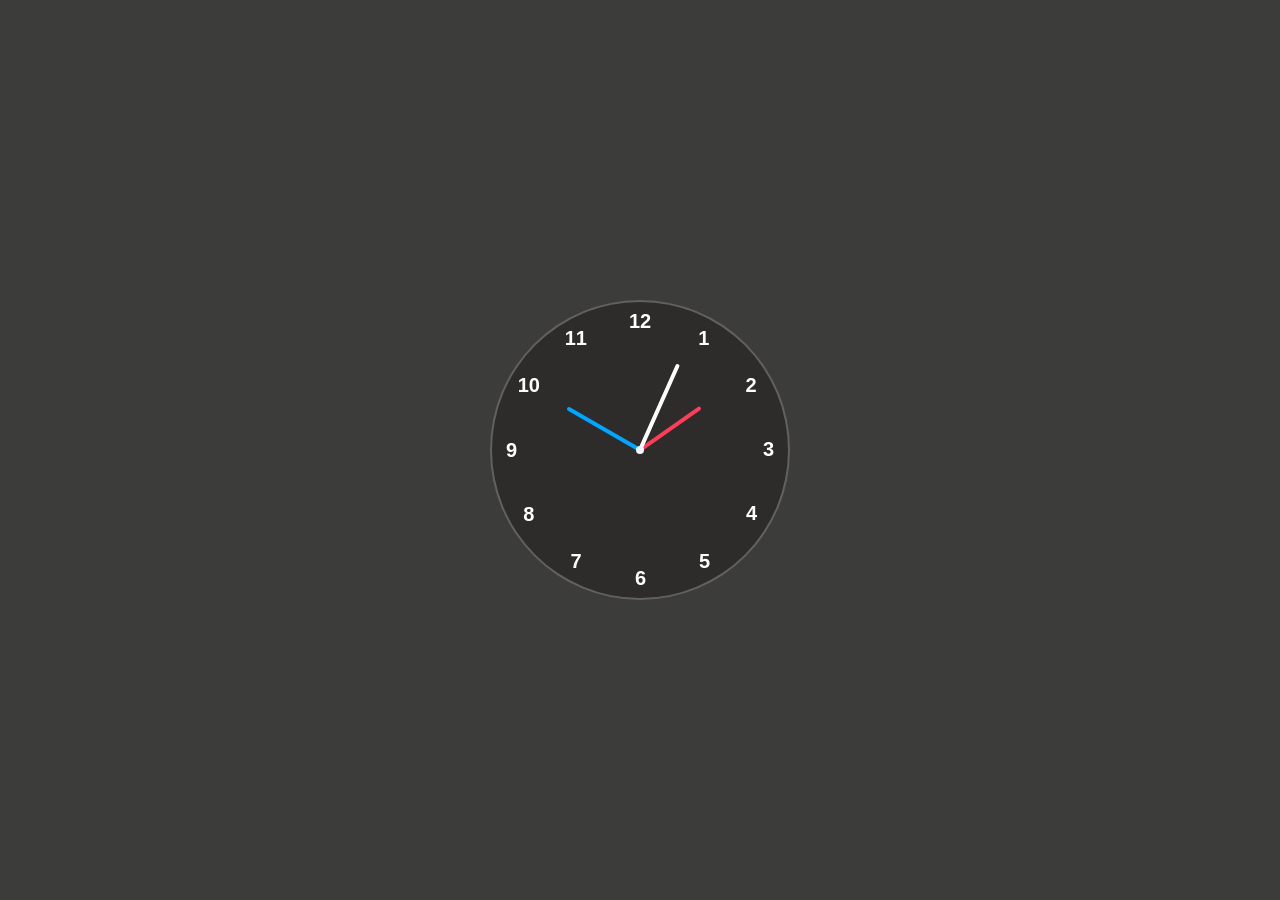
==== index.html @ 61f79357 "Add files via upload" ====
<!DOCTYPE html>
<html lang="en">
<head>
    <meta charset="UTF-8">
    <meta name="viewport" content="width=device-width, initial-scale=1.0">
    <title>Analog clock</title>
    <link rel="stylesheet" href="./style.css">
</head>
<body>
    <div class="container">
      
        <div class="clock">
        <div style="--clr:#ff3d58;--h:74px" id="hour"  class="hand"><i></i></div>
        <div style="--clr:#00a6ff;--h:84px" id="min" class="hand"><i></i></div>
        <div style="--clr:#ffffff;--h:94px" id="sec" class="hand"><i></i></div>
        <span style="--i:1"><b>1</b></span>
        <span style="--i:2"><b>2</b></span>
        <span style="--i:3"><b>3</b></span>
        <span  style="--i:4"><b>4</b></span>
        <span  style="--i:5"><b>5</b></span>
        <span  style="--i:6"><b>6</b></span>
        <span  style="--i:7"><b>7</b></span>
        <span  style="--i:8"><b>8</b></span>
        <span  style="--i:9"><b>9</b></span>
        <span  style="--i:10"><b>10</b></span>
        <span  style="--i:11"><b>11</b></span>
        <span  style="--i:12"><b>12</b></span>
        </div>
    </div>
    <script src="script.js"></script>
    
</body>
</html>
---- style.css ----
*{
    margin:0;
    padding:0;
    box-sizing:border-box;
    font-family: sans-serif;
    color:white;
}
body
{
    display: flex;
    justify-content: center;
    align-items: center;
    min-height: 100vh;
    background-color: rgb(60, 60, 59);
}
.container
{
    position: relative;
}
.clock
{
    height:300px;
    width: 300px;
    border-radius: 50%;
    background-color: rgb(46, 43, 43);
    border:2px solid rgba(255,255,255,0.25);
    display: flex;
    justify-content:center ;
    align-items: center;
}
.clock span{
    position: absolute;
    transform: rotate(calc(30deg*var(--i)));
     text-align: center;
    inset:10px;
}
.clock span b{
    transform: rotate(calc(-30deg*var(--i)));
    display:inline-block;
    font-size: 20px;
}
.clock::before{
    content: "";
    position: absolute;
    width:8px;
    height: 8px;
    border-radius: 50%;
    background-color: aliceblue;
    z-index:2;
}
.hand{
    display: flex;
    justify-content: center;
    align-items: flex-end;
}
.hand i{
    position: absolute;
    background-color: var(--clr);
    width:4px;
    height: var(--h);
    border-radius: 8px;
}
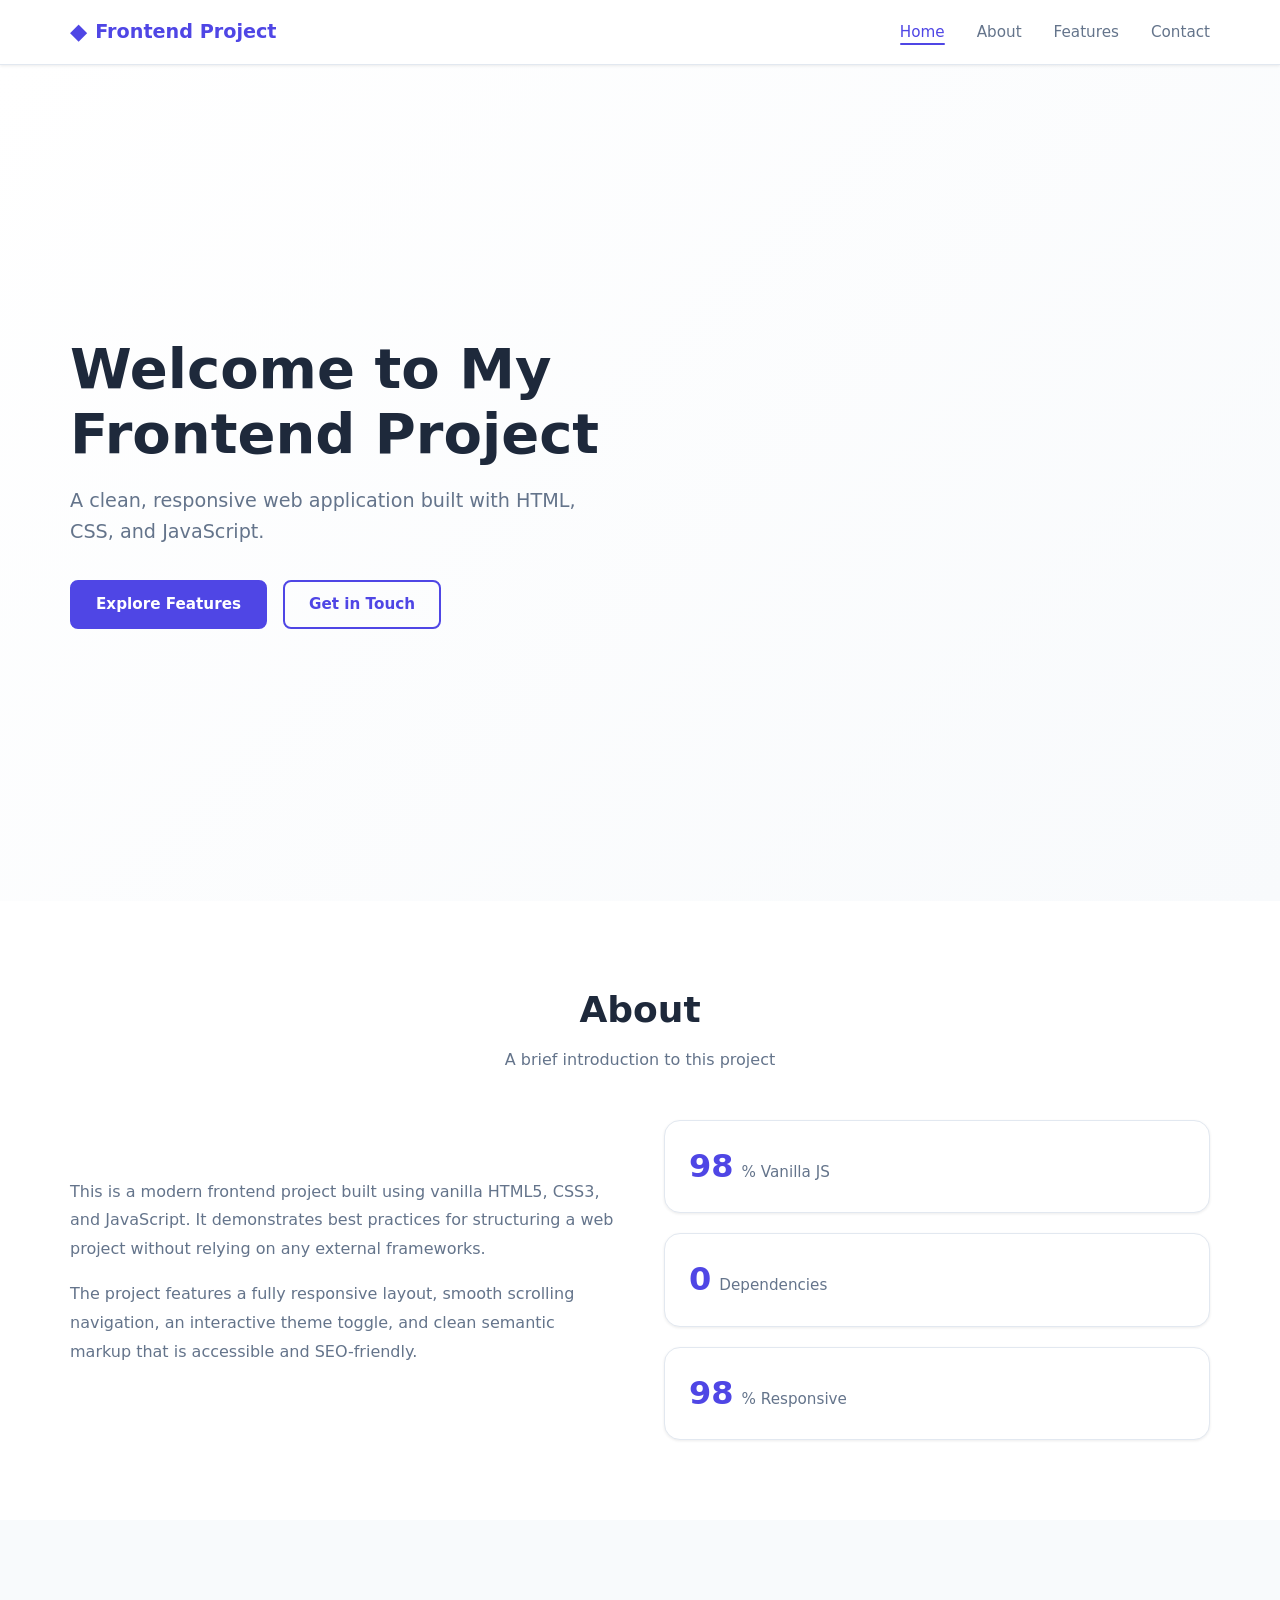
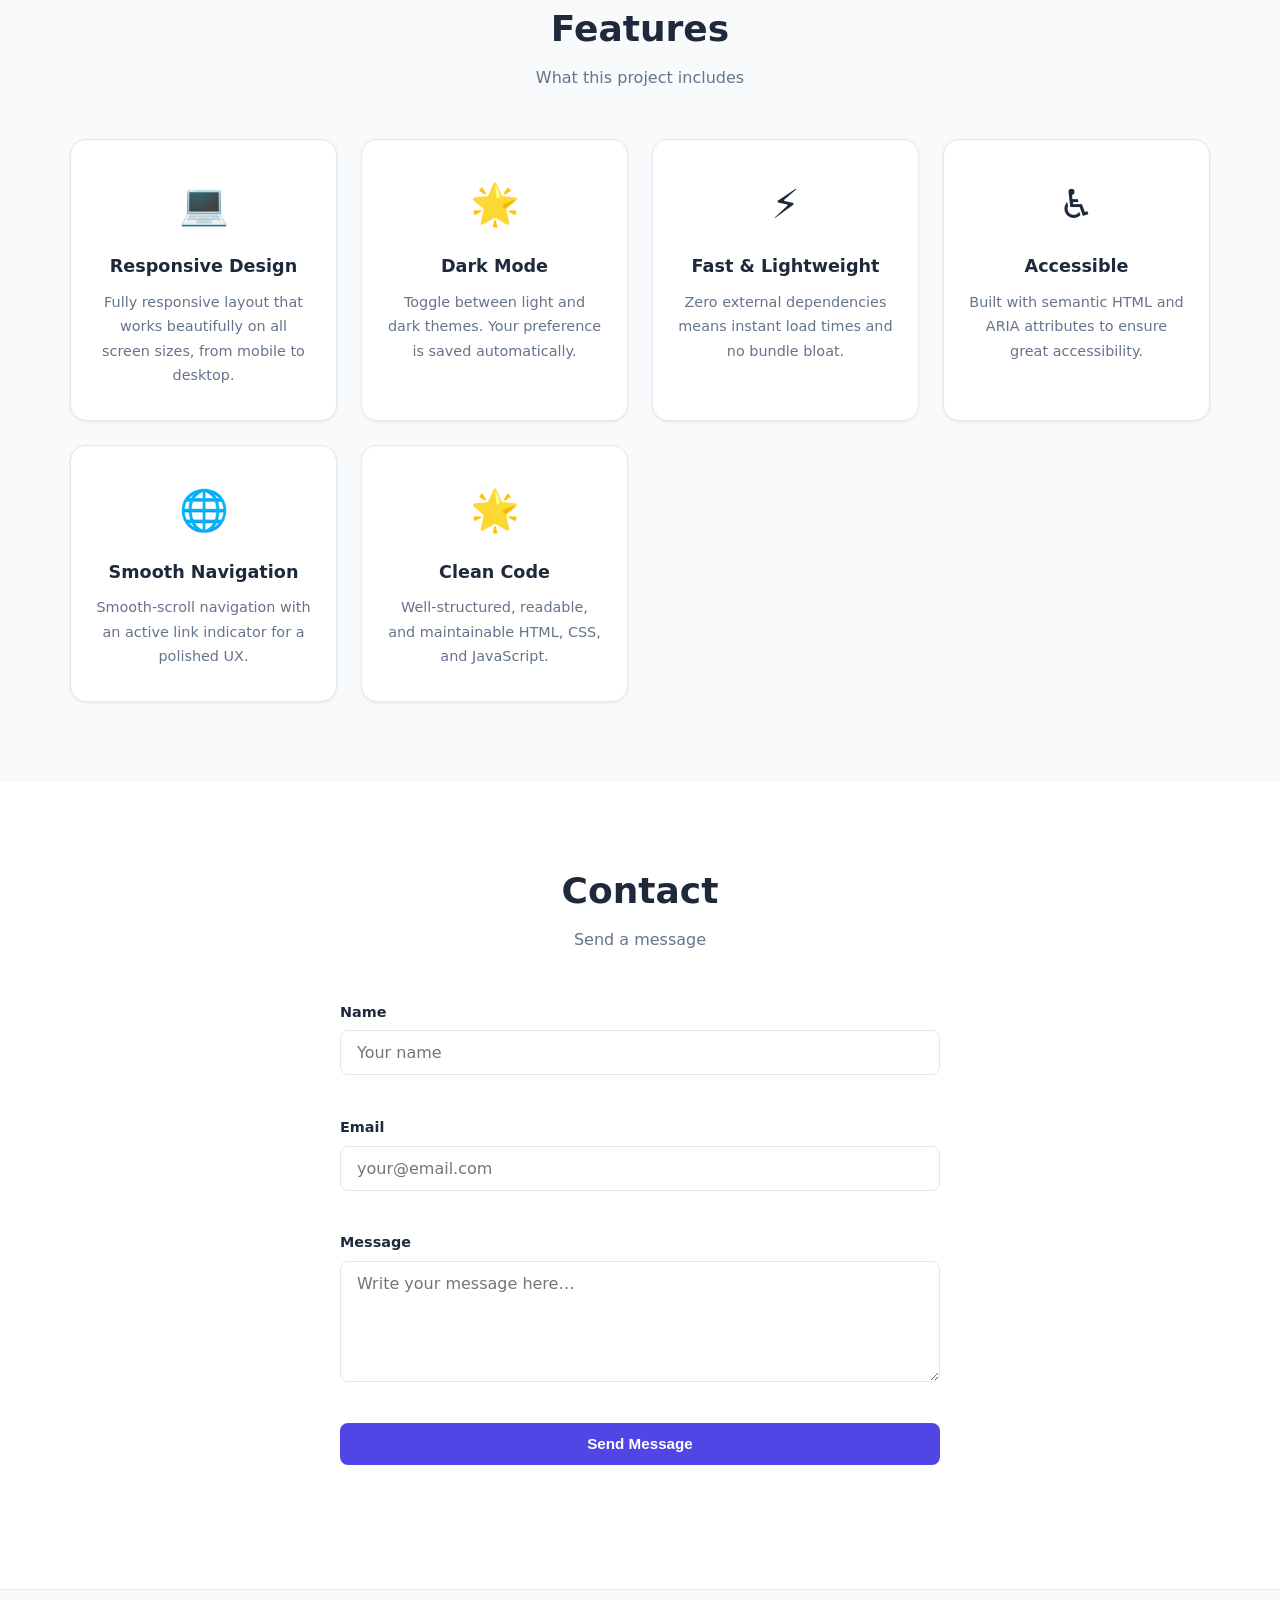
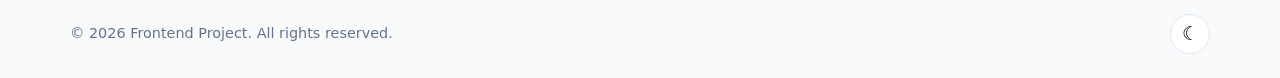
==== commit d392304e: "Changes before error encountered Agent-Logs-Url: https://github.com/SayanGhosh-dot/frontend_project/" ====
--- a/index.html
+++ b/index.html
@@ -1,33 +1,184 @@
-<!DOCTYPE html>
-<html lang="en">
-<head>
-    <meta charset="UTF-8">
-    <meta name="viewport" content="width=device-width, initial-scale=1.0">
-    <title>Analog clock</title>
-    <link rel="stylesheet" href="./style.css">
-</head>
-<body>
-    <div class="container">
-      
-        <div class="clock">
-        <div style="--clr:#ff3d58;--h:74px" id="hour"  class="hand"><i></i></div>
-        <div style="--clr:#00a6ff;--h:84px" id="min" class="hand"><i></i></div>
-        <div style="--clr:#ffffff;--h:94px" id="sec" class="hand"><i></i></div>
-        <span style="--i:1"><b>1</b></span>
-        <span style="--i:2"><b>2</b></span>
-        <span style="--i:3"><b>3</b></span>
-        <span  style="--i:4"><b>4</b></span>
-        <span  style="--i:5"><b>5</b></span>
-        <span  style="--i:6"><b>6</b></span>
-        <span  style="--i:7"><b>7</b></span>
-        <span  style="--i:8"><b>8</b></span>
-        <span  style="--i:9"><b>9</b></span>
-        <span  style="--i:10"><b>10</b></span>
-        <span  style="--i:11"><b>11</b></span>
-        <span  style="--i:12"><b>12</b></span>
-        </div>
-    </div>
-    <script src="script.js"></script>
-    
-</body>
-</html>+<!DOCTYPE html>
+<html lang="en">
+  <head>
+    <meta charset="UTF-8" />
+    <meta name="viewport" content="width=device-width, initial-scale=1.0" />
+    <title>Frontend Project</title>
+    <link rel="stylesheet" href="css/styles.css" />
+  </head>
+  <body>
+    <!-- Header -->
+    <header class="site-header">
+      <div class="container">
+        <div class="logo">
+          <span class="logo-icon">&#9670;</span>
+          <span class="logo-text">Frontend Project</span>
+        </div>
+        <nav class="nav" aria-label="Main navigation">
+          <ul class="nav-list">
+            <li><a href="#home" class="nav-link active">Home</a></li>
+            <li><a href="#about" class="nav-link">About</a></li>
+            <li><a href="#features" class="nav-link">Features</a></li>
+            <li><a href="#contact" class="nav-link">Contact</a></li>
+          </ul>
+          <button class="nav-toggle" aria-label="Toggle navigation" aria-expanded="false">
+            <span></span><span></span><span></span>
+          </button>
+        </nav>
+      </div>
+    </header>
+
+    <!-- Hero Section -->
+    <main>
+      <section id="home" class="hero">
+        <div class="container">
+          <div class="hero-content">
+            <h1 class="hero-title">Welcome to My Frontend Project</h1>
+            <p class="hero-subtitle">
+              A clean, responsive web application built with HTML, CSS, and JavaScript.
+            </p>
+            <div class="hero-actions">
+              <a href="#features" class="btn btn-primary">Explore Features</a>
+              <a href="#contact" class="btn btn-outline">Get in Touch</a>
+            </div>
+          </div>
+        </div>
+      </section>
+
+      <!-- About Section -->
+      <section id="about" class="section">
+        <div class="container">
+          <h2 class="section-title">About</h2>
+          <p class="section-subtitle">A brief introduction to this project</p>
+          <div class="about-grid">
+            <div class="about-text">
+              <p>
+                This is a modern frontend project built using vanilla HTML5, CSS3, and
+                JavaScript. It demonstrates best practices for structuring a web project
+                without relying on any external frameworks.
+              </p>
+              <p>
+                The project features a fully responsive layout, smooth scrolling
+                navigation, an interactive theme toggle, and clean semantic markup that
+                is accessible and SEO-friendly.
+              </p>
+            </div>
+            <div class="about-stats">
+              <div class="stat-card">
+                <span class="stat-number" data-target="100">0</span>
+                <span class="stat-label">% Vanilla JS</span>
+              </div>
+              <div class="stat-card">
+                <span class="stat-number" data-target="0">0</span>
+                <span class="stat-label">Dependencies</span>
+              </div>
+              <div class="stat-card">
+                <span class="stat-number" data-target="100">0</span>
+                <span class="stat-label">% Responsive</span>
+              </div>
+            </div>
+          </div>
+        </div>
+      </section>
+
+      <!-- Features Section -->
+      <section id="features" class="section section-alt">
+        <div class="container">
+          <h2 class="section-title">Features</h2>
+          <p class="section-subtitle">What this project includes</p>
+          <div class="features-grid">
+            <div class="feature-card">
+              <div class="feature-icon">&#128187;</div>
+              <h3>Responsive Design</h3>
+              <p>Fully responsive layout that works beautifully on all screen sizes, from mobile to desktop.</p>
+            </div>
+            <div class="feature-card">
+              <div class="feature-icon">&#127775;</div>
+              <h3>Dark Mode</h3>
+              <p>Toggle between light and dark themes. Your preference is saved automatically.</p>
+            </div>
+            <div class="feature-card">
+              <div class="feature-icon">&#9889;</div>
+              <h3>Fast &amp; Lightweight</h3>
+              <p>Zero external dependencies means instant load times and no bundle bloat.</p>
+            </div>
+            <div class="feature-card">
+              <div class="feature-icon">&#9855;</div>
+              <h3>Accessible</h3>
+              <p>Built with semantic HTML and ARIA attributes to ensure great accessibility.</p>
+            </div>
+            <div class="feature-card">
+              <div class="feature-icon">&#127760;</div>
+              <h3>Smooth Navigation</h3>
+              <p>Smooth-scroll navigation with an active link indicator for a polished UX.</p>
+            </div>
+            <div class="feature-card">
+              <div class="feature-icon">&#127775;</div>
+              <h3>Clean Code</h3>
+              <p>Well-structured, readable, and maintainable HTML, CSS, and JavaScript.</p>
+            </div>
+          </div>
+        </div>
+      </section>
+
+      <!-- Contact Section -->
+      <section id="contact" class="section">
+        <div class="container">
+          <h2 class="section-title">Contact</h2>
+          <p class="section-subtitle">Send a message</p>
+          <form class="contact-form" id="contactForm" novalidate>
+            <div class="form-group">
+              <label for="name">Name</label>
+              <input
+                type="text"
+                id="name"
+                name="name"
+                placeholder="Your name"
+                required
+                autocomplete="name"
+              />
+              <span class="field-error" aria-live="polite"></span>
+            </div>
+            <div class="form-group">
+              <label for="email">Email</label>
+              <input
+                type="email"
+                id="email"
+                name="email"
+                placeholder="your@email.com"
+                required
+                autocomplete="email"
+              />
+              <span class="field-error" aria-live="polite"></span>
+            </div>
+            <div class="form-group">
+              <label for="message">Message</label>
+              <textarea
+                id="message"
+                name="message"
+                rows="5"
+                placeholder="Write your message here…"
+                required
+              ></textarea>
+              <span class="field-error" aria-live="polite"></span>
+            </div>
+            <button type="submit" class="btn btn-primary">Send Message</button>
+            <p class="form-success" id="formSuccess" aria-live="polite"></p>
+          </form>
+        </div>
+      </section>
+    </main>
+
+    <!-- Footer -->
+    <footer class="site-footer">
+      <div class="container">
+        <p>&copy; <span id="year"></span> Frontend Project. All rights reserved.</p>
+        <button class="theme-toggle" id="themeToggle" aria-label="Toggle dark mode">
+          <span class="theme-icon">&#9790;</span>
+        </button>
+      </div>
+    </footer>
+
+    <script src="js/script.js"></script>
+  </body>
+</html>
--- a/css/styles.css
+++ b/css/styles.css
@@ -0,0 +1,545 @@
+/* ============================================================
+   CSS Custom Properties (Design Tokens)
+   ============================================================ */
+:root {
+  --clr-primary: #4f46e5;
+  --clr-primary-dark: #4338ca;
+  --clr-accent: #06b6d4;
+
+  --clr-bg: #ffffff;
+  --clr-bg-alt: #f8fafc;
+  --clr-surface: #ffffff;
+  --clr-border: #e2e8f0;
+
+  --clr-text: #1e293b;
+  --clr-text-muted: #64748b;
+  --clr-text-on-primary: #ffffff;
+
+  --radius: 0.5rem;
+  --radius-lg: 1rem;
+  --shadow-sm: 0 1px 3px rgba(0, 0, 0, 0.08);
+  --shadow-md: 0 4px 16px rgba(0, 0, 0, 0.10);
+  --shadow-lg: 0 8px 32px rgba(0, 0, 0, 0.12);
+
+  --transition: 0.25s ease;
+  --font-sans: system-ui, -apple-system, "Segoe UI", Roboto, sans-serif;
+}
+
+/* Dark mode overrides */
+[data-theme="dark"] {
+  --clr-bg: #0f172a;
+  --clr-bg-alt: #1e293b;
+  --clr-surface: #1e293b;
+  --clr-border: #334155;
+  --clr-text: #f1f5f9;
+  --clr-text-muted: #94a3b8;
+  --shadow-sm: 0 1px 3px rgba(0, 0, 0, 0.4);
+  --shadow-md: 0 4px 16px rgba(0, 0, 0, 0.4);
+  --shadow-lg: 0 8px 32px rgba(0, 0, 0, 0.5);
+}
+
+/* ============================================================
+   Reset & Base
+   ============================================================ */
+*, *::before, *::after {
+  box-sizing: border-box;
+  margin: 0;
+  padding: 0;
+}
+
+html {
+  scroll-behavior: smooth;
+  font-size: 16px;
+}
+
+body {
+  font-family: var(--font-sans);
+  background-color: var(--clr-bg);
+  color: var(--clr-text);
+  line-height: 1.6;
+  transition: background-color var(--transition), color var(--transition);
+}
+
+img {
+  max-width: 100%;
+  display: block;
+}
+
+ul {
+  list-style: none;
+}
+
+a {
+  text-decoration: none;
+  color: inherit;
+}
+
+/* ============================================================
+   Layout helpers
+   ============================================================ */
+.container {
+  width: min(90%, 1140px);
+  margin-inline: auto;
+}
+
+/* ============================================================
+   Header / Navigation
+   ============================================================ */
+.site-header {
+  position: sticky;
+  top: 0;
+  z-index: 100;
+  background-color: var(--clr-surface);
+  border-bottom: 1px solid var(--clr-border);
+  box-shadow: var(--shadow-sm);
+  transition: background-color var(--transition), border-color var(--transition);
+}
+
+.site-header .container {
+  display: flex;
+  align-items: center;
+  justify-content: space-between;
+  height: 64px;
+}
+
+.logo {
+  display: flex;
+  align-items: center;
+  gap: 0.5rem;
+  font-weight: 700;
+  font-size: 1.2rem;
+  color: var(--clr-primary);
+}
+
+.logo-icon {
+  font-size: 1.4rem;
+}
+
+/* Desktop nav */
+.nav-list {
+  display: flex;
+  gap: 2rem;
+}
+
+.nav-link {
+  font-size: 0.95rem;
+  font-weight: 500;
+  color: var(--clr-text-muted);
+  position: relative;
+  transition: color var(--transition);
+}
+
+.nav-link::after {
+  content: "";
+  position: absolute;
+  bottom: -4px;
+  left: 0;
+  width: 0;
+  height: 2px;
+  background: var(--clr-primary);
+  border-radius: 2px;
+  transition: width var(--transition);
+}
+
+.nav-link:hover,
+.nav-link.active {
+  color: var(--clr-primary);
+}
+
+.nav-link:hover::after,
+.nav-link.active::after {
+  width: 100%;
+}
+
+/* Mobile hamburger */
+.nav-toggle {
+  display: none;
+  flex-direction: column;
+  gap: 5px;
+  background: none;
+  border: none;
+  cursor: pointer;
+  padding: 4px;
+}
+
+.nav-toggle span {
+  display: block;
+  width: 24px;
+  height: 2px;
+  background: var(--clr-text);
+  border-radius: 2px;
+  transition: transform var(--transition), opacity var(--transition);
+}
+
+/* ============================================================
+   Buttons
+   ============================================================ */
+.btn {
+  display: inline-block;
+  padding: 0.65rem 1.5rem;
+  border-radius: var(--radius);
+  font-weight: 600;
+  font-size: 0.95rem;
+  cursor: pointer;
+  transition: background-color var(--transition), transform var(--transition), box-shadow var(--transition);
+  border: 2px solid transparent;
+}
+
+.btn:hover {
+  transform: translateY(-2px);
+  box-shadow: var(--shadow-md);
+}
+
+.btn-primary {
+  background-color: var(--clr-primary);
+  color: var(--clr-text-on-primary);
+  border-color: var(--clr-primary);
+}
+
+.btn-primary:hover {
+  background-color: var(--clr-primary-dark);
+  border-color: var(--clr-primary-dark);
+}
+
+.btn-outline {
+  background-color: transparent;
+  color: var(--clr-primary);
+  border-color: var(--clr-primary);
+}
+
+.btn-outline:hover {
+  background-color: var(--clr-primary);
+  color: var(--clr-text-on-primary);
+}
+
+/* ============================================================
+   Hero Section
+   ============================================================ */
+.hero {
+  min-height: calc(100vh - 64px);
+  display: flex;
+  align-items: center;
+  background: linear-gradient(135deg, var(--clr-bg) 0%, var(--clr-bg-alt) 100%);
+  padding-block: 5rem;
+}
+
+.hero-content {
+  max-width: 680px;
+}
+
+.hero-title {
+  font-size: clamp(2rem, 5vw, 3.5rem);
+  font-weight: 800;
+  line-height: 1.15;
+  color: var(--clr-text);
+  margin-bottom: 1.25rem;
+}
+
+.hero-subtitle {
+  font-size: 1.2rem;
+  color: var(--clr-text-muted);
+  margin-bottom: 2rem;
+  max-width: 520px;
+}
+
+.hero-actions {
+  display: flex;
+  gap: 1rem;
+  flex-wrap: wrap;
+}
+
+/* ============================================================
+   Generic Section Styles
+   ============================================================ */
+.section {
+  padding-block: 5rem;
+}
+
+.section-alt {
+  background-color: var(--clr-bg-alt);
+  transition: background-color var(--transition);
+}
+
+.section-title {
+  text-align: center;
+  font-size: clamp(1.6rem, 3vw, 2.25rem);
+  font-weight: 700;
+  margin-bottom: 0.5rem;
+}
+
+.section-subtitle {
+  text-align: center;
+  color: var(--clr-text-muted);
+  margin-bottom: 3rem;
+}
+
+/* ============================================================
+   About Section
+   ============================================================ */
+.about-grid {
+  display: grid;
+  grid-template-columns: 1fr 1fr;
+  gap: 3rem;
+  align-items: center;
+}
+
+.about-text p {
+  color: var(--clr-text-muted);
+  margin-bottom: 1rem;
+  line-height: 1.8;
+}
+
+.about-stats {
+  display: flex;
+  flex-direction: column;
+  gap: 1.25rem;
+}
+
+.stat-card {
+  background: var(--clr-surface);
+  border: 1px solid var(--clr-border);
+  border-radius: var(--radius-lg);
+  padding: 1.25rem 1.5rem;
+  display: flex;
+  align-items: baseline;
+  gap: 0.5rem;
+  box-shadow: var(--shadow-sm);
+  transition: background-color var(--transition), border-color var(--transition);
+}
+
+.stat-number {
+  font-size: 2rem;
+  font-weight: 800;
+  color: var(--clr-primary);
+}
+
+.stat-label {
+  color: var(--clr-text-muted);
+  font-size: 0.95rem;
+}
+
+/* ============================================================
+   Features Grid
+   ============================================================ */
+.features-grid {
+  display: grid;
+  grid-template-columns: repeat(auto-fit, minmax(260px, 1fr));
+  gap: 1.5rem;
+}
+
+.feature-card {
+  background: var(--clr-surface);
+  border: 1px solid var(--clr-border);
+  border-radius: var(--radius-lg);
+  padding: 2rem 1.5rem;
+  text-align: center;
+  box-shadow: var(--shadow-sm);
+  transition: transform var(--transition), box-shadow var(--transition), background-color var(--transition), border-color var(--transition);
+}
+
+.feature-card:hover {
+  transform: translateY(-4px);
+  box-shadow: var(--shadow-lg);
+}
+
+.feature-icon {
+  font-size: 2.5rem;
+  margin-bottom: 1rem;
+}
+
+.feature-card h3 {
+  font-size: 1.1rem;
+  font-weight: 600;
+  margin-bottom: 0.6rem;
+}
+
+.feature-card p {
+  color: var(--clr-text-muted);
+  font-size: 0.9rem;
+  line-height: 1.7;
+}
+
+/* ============================================================
+   Contact Form
+   ============================================================ */
+.contact-form {
+  max-width: 600px;
+  margin-inline: auto;
+  display: flex;
+  flex-direction: column;
+  gap: 1.25rem;
+}
+
+.form-group {
+  display: flex;
+  flex-direction: column;
+  gap: 0.4rem;
+}
+
+.form-group label {
+  font-weight: 600;
+  font-size: 0.9rem;
+}
+
+.form-group input,
+.form-group textarea {
+  padding: 0.75rem 1rem;
+  border: 1px solid var(--clr-border);
+  border-radius: var(--radius);
+  background: var(--clr-bg);
+  color: var(--clr-text);
+  font-family: inherit;
+  font-size: 1rem;
+  transition: border-color var(--transition), background-color var(--transition);
+  resize: vertical;
+}
+
+.form-group input:focus,
+.form-group textarea:focus {
+  outline: none;
+  border-color: var(--clr-primary);
+  box-shadow: 0 0 0 3px rgba(79, 70, 229, 0.15);
+}
+
+.form-group input.invalid,
+.form-group textarea.invalid {
+  border-color: #ef4444;
+}
+
+.field-error {
+  color: #ef4444;
+  font-size: 0.82rem;
+  min-height: 1.1em;
+}
+
+.form-success {
+  color: #22c55e;
+  font-weight: 600;
+  text-align: center;
+  min-height: 1.5em;
+}
+
+/* ============================================================
+   Footer
+   ============================================================ */
+.site-footer {
+  background-color: var(--clr-bg-alt);
+  border-top: 1px solid var(--clr-border);
+  padding-block: 1.5rem;
+  transition: background-color var(--transition), border-color var(--transition);
+}
+
+.site-footer .container {
+  display: flex;
+  align-items: center;
+  justify-content: space-between;
+  flex-wrap: wrap;
+  gap: 1rem;
+}
+
+.site-footer p {
+  color: var(--clr-text-muted);
+  font-size: 0.9rem;
+}
+
+/* Theme toggle button */
+.theme-toggle {
+  background: var(--clr-surface);
+  border: 1px solid var(--clr-border);
+  border-radius: 50%;
+  width: 40px;
+  height: 40px;
+  display: flex;
+  align-items: center;
+  justify-content: center;
+  cursor: pointer;
+  transition: background-color var(--transition), border-color var(--transition);
+}
+
+.theme-toggle:hover {
+  background-color: var(--clr-primary);
+  border-color: var(--clr-primary);
+}
+
+.theme-toggle:hover .theme-icon {
+  filter: brightness(10);
+}
+
+.theme-icon {
+  font-size: 1.2rem;
+  transition: filter var(--transition);
+}
+
+/* ============================================================
+   Responsive — Tablet (≤ 900px)
+   ============================================================ */
+@media (max-width: 900px) {
+  .about-grid {
+    grid-template-columns: 1fr;
+    gap: 2rem;
+  }
+
+  .about-stats {
+    flex-direction: row;
+    flex-wrap: wrap;
+  }
+
+  .stat-card {
+    flex: 1 1 140px;
+  }
+}
+
+/* ============================================================
+   Responsive — Mobile (≤ 640px)
+   ============================================================ */
+@media (max-width: 640px) {
+  .nav-list {
+    display: none;
+    position: fixed;
+    top: 64px;
+    left: 0;
+    right: 0;
+    background: var(--clr-surface);
+    border-bottom: 1px solid var(--clr-border);
+    flex-direction: column;
+    gap: 0;
+    padding: 1rem 0;
+    box-shadow: var(--shadow-md);
+    z-index: 99;
+  }
+
+  .nav-list.open {
+    display: flex;
+  }
+
+  .nav-list li a {
+    display: block;
+    padding: 0.75rem 1.5rem;
+  }
+
+  .nav-toggle {
+    display: flex;
+  }
+
+  /* Animate hamburger to ✕ when open */
+  .nav-toggle.open span:nth-child(1) {
+    transform: translateY(7px) rotate(45deg);
+  }
+
+  .nav-toggle.open span:nth-child(2) {
+    opacity: 0;
+  }
+
+  .nav-toggle.open span:nth-child(3) {
+    transform: translateY(-7px) rotate(-45deg);
+  }
+
+  .hero-actions {
+    flex-direction: column;
+    align-items: flex-start;
+  }
+
+  .features-grid {
+    grid-template-columns: 1fr;
+  }
+}
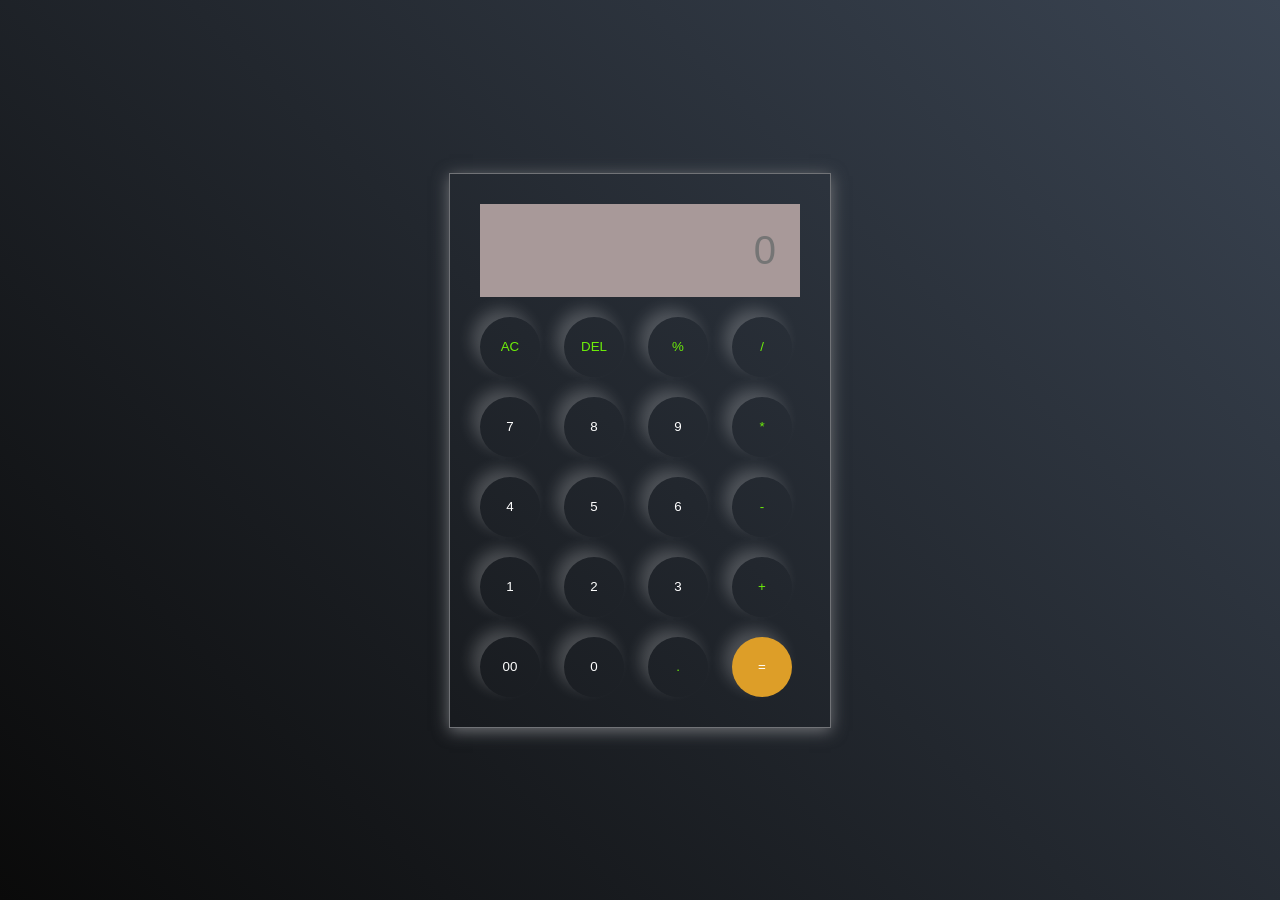
==== commit 8f481f2a: "Add files via upload" ====
--- a/index.html
+++ b/index.html
@@ -1,184 +1,45 @@
-<!DOCTYPE html>
-<html lang="en">
-  <head>
-    <meta charset="UTF-8" />
-    <meta name="viewport" content="width=device-width, initial-scale=1.0" />
-    <title>Frontend Project</title>
-    <link rel="stylesheet" href="css/styles.css" />
-  </head>
-  <body>
-    <!-- Header -->
-    <header class="site-header">
-      <div class="container">
-        <div class="logo">
-          <span class="logo-icon">&#9670;</span>
-          <span class="logo-text">Frontend Project</span>
-        </div>
-        <nav class="nav" aria-label="Main navigation">
-          <ul class="nav-list">
-            <li><a href="#home" class="nav-link active">Home</a></li>
-            <li><a href="#about" class="nav-link">About</a></li>
-            <li><a href="#features" class="nav-link">Features</a></li>
-            <li><a href="#contact" class="nav-link">Contact</a></li>
-          </ul>
-          <button class="nav-toggle" aria-label="Toggle navigation" aria-expanded="false">
-            <span></span><span></span><span></span>
-          </button>
-        </nav>
-      </div>
-    </header>
-
-    <!-- Hero Section -->
-    <main>
-      <section id="home" class="hero">
-        <div class="container">
-          <div class="hero-content">
-            <h1 class="hero-title">Welcome to My Frontend Project</h1>
-            <p class="hero-subtitle">
-              A clean, responsive web application built with HTML, CSS, and JavaScript.
-            </p>
-            <div class="hero-actions">
-              <a href="#features" class="btn btn-primary">Explore Features</a>
-              <a href="#contact" class="btn btn-outline">Get in Touch</a>
-            </div>
-          </div>
-        </div>
-      </section>
-
-      <!-- About Section -->
-      <section id="about" class="section">
-        <div class="container">
-          <h2 class="section-title">About</h2>
-          <p class="section-subtitle">A brief introduction to this project</p>
-          <div class="about-grid">
-            <div class="about-text">
-              <p>
-                This is a modern frontend project built using vanilla HTML5, CSS3, and
-                JavaScript. It demonstrates best practices for structuring a web project
-                without relying on any external frameworks.
-              </p>
-              <p>
-                The project features a fully responsive layout, smooth scrolling
-                navigation, an interactive theme toggle, and clean semantic markup that
-                is accessible and SEO-friendly.
-              </p>
-            </div>
-            <div class="about-stats">
-              <div class="stat-card">
-                <span class="stat-number" data-target="100">0</span>
-                <span class="stat-label">% Vanilla JS</span>
-              </div>
-              <div class="stat-card">
-                <span class="stat-number" data-target="0">0</span>
-                <span class="stat-label">Dependencies</span>
-              </div>
-              <div class="stat-card">
-                <span class="stat-number" data-target="100">0</span>
-                <span class="stat-label">% Responsive</span>
-              </div>
-            </div>
-          </div>
-        </div>
-      </section>
-
-      <!-- Features Section -->
-      <section id="features" class="section section-alt">
-        <div class="container">
-          <h2 class="section-title">Features</h2>
-          <p class="section-subtitle">What this project includes</p>
-          <div class="features-grid">
-            <div class="feature-card">
-              <div class="feature-icon">&#128187;</div>
-              <h3>Responsive Design</h3>
-              <p>Fully responsive layout that works beautifully on all screen sizes, from mobile to desktop.</p>
-            </div>
-            <div class="feature-card">
-              <div class="feature-icon">&#127775;</div>
-              <h3>Dark Mode</h3>
-              <p>Toggle between light and dark themes. Your preference is saved automatically.</p>
-            </div>
-            <div class="feature-card">
-              <div class="feature-icon">&#9889;</div>
-              <h3>Fast &amp; Lightweight</h3>
-              <p>Zero external dependencies means instant load times and no bundle bloat.</p>
-            </div>
-            <div class="feature-card">
-              <div class="feature-icon">&#9855;</div>
-              <h3>Accessible</h3>
-              <p>Built with semantic HTML and ARIA attributes to ensure great accessibility.</p>
-            </div>
-            <div class="feature-card">
-              <div class="feature-icon">&#127760;</div>
-              <h3>Smooth Navigation</h3>
-              <p>Smooth-scroll navigation with an active link indicator for a polished UX.</p>
-            </div>
-            <div class="feature-card">
-              <div class="feature-icon">&#127775;</div>
-              <h3>Clean Code</h3>
-              <p>Well-structured, readable, and maintainable HTML, CSS, and JavaScript.</p>
-            </div>
-          </div>
-        </div>
-      </section>
-
-      <!-- Contact Section -->
-      <section id="contact" class="section">
-        <div class="container">
-          <h2 class="section-title">Contact</h2>
-          <p class="section-subtitle">Send a message</p>
-          <form class="contact-form" id="contactForm" novalidate>
-            <div class="form-group">
-              <label for="name">Name</label>
-              <input
-                type="text"
-                id="name"
-                name="name"
-                placeholder="Your name"
-                required
-                autocomplete="name"
-              />
-              <span class="field-error" aria-live="polite"></span>
-            </div>
-            <div class="form-group">
-              <label for="email">Email</label>
-              <input
-                type="email"
-                id="email"
-                name="email"
-                placeholder="your@email.com"
-                required
-                autocomplete="email"
-              />
-              <span class="field-error" aria-live="polite"></span>
-            </div>
-            <div class="form-group">
-              <label for="message">Message</label>
-              <textarea
-                id="message"
-                name="message"
-                rows="5"
-                placeholder="Write your message here…"
-                required
-              ></textarea>
-              <span class="field-error" aria-live="polite"></span>
-            </div>
-            <button type="submit" class="btn btn-primary">Send Message</button>
-            <p class="form-success" id="formSuccess" aria-live="polite"></p>
-          </form>
-        </div>
-      </section>
-    </main>
-
-    <!-- Footer -->
-    <footer class="site-footer">
-      <div class="container">
-        <p>&copy; <span id="year"></span> Frontend Project. All rights reserved.</p>
-        <button class="theme-toggle" id="themeToggle" aria-label="Toggle dark mode">
-          <span class="theme-icon">&#9790;</span>
-        </button>
-      </div>
-    </footer>
-
-    <script src="js/script.js"></script>
-  </body>
-</html>
+<!DOCTYPE html>
+<html lang="en">
+<head>
+    <meta charset="UTF-8">
+    <meta name="viewport" content="width=device-width, initial-scale=1.0">
+    <title>Calculator</title>
+    <link rel="stylesheet" href="./style.css">
+</head>
+<body>
+    <div class="calculator">
+        <input id="inputbox" type="text" placeholder="0">
+        <div>
+            <button class="operator">AC</button>
+            <button class="operator">DEL</button>
+            <button class="operator">%</button>
+            <button class="operator">/</button>
+        </div>
+        <div>
+            <button>7</button>
+            <button>8</button>
+            <button>9</button>
+            <button class="operator">*</button>
+        </div>
+        <div>
+            <button>4</button>
+            <button>5</button>
+            <button>6</button>
+            <button class="operator">-</button>
+        </div>
+        <div>
+            <button>1</button>
+            <button>2</button>
+            <button>3</button>
+            <button class="operator">+</button>
+        </div>
+        <div>
+            <button>00</button>
+            <button>0</button>
+            <button class="operator">.</button>
+            <button class="equalto">=</button>
+        </div>
+    </div>
+    <script src="script.js"></script>
+</body>
+</html>
--- a/style.css
+++ b/style.css
@@ -0,0 +1,48 @@
+*{
+    padding: 0;
+    margin:0;
+     box-sizing: border-box;
+}
+body{
+   
+    width:100vw;
+    height:100vh;
+    background: linear-gradient(45deg,#0a0a0a,#3a4452);
+    display: flex;
+    justify-content: center;
+    align-items: center;
+}
+.calculator{
+    border:1px solid #717377;
+    padding:20px;
+    background: transparent;
+    box-shadow: 0px 3px 15px rgba(113,115,119);
+
+}
+input{
+    width:320px;
+    border:none;
+    padding: 24px;
+    margin:10px;
+    font-size:40px;
+    text-align: right;
+    cursor:pointer;
+    background-color: hsl(0, 8%, 63%);
+}
+button{
+    border:none;
+    width:60px;
+    height:60px;
+    margin:10px;
+    border-radius: 50%;
+    background: transparent;
+    color:#ffffff;
+    box-shadow:-8px -8px 15px rgba(255,255,255,0.2);
+    cursor:pointer;
+}
+.equalto{
+    background-color: rgb(221, 158, 40);
+}
+.operator{
+    color:#6dee0a;
+}
